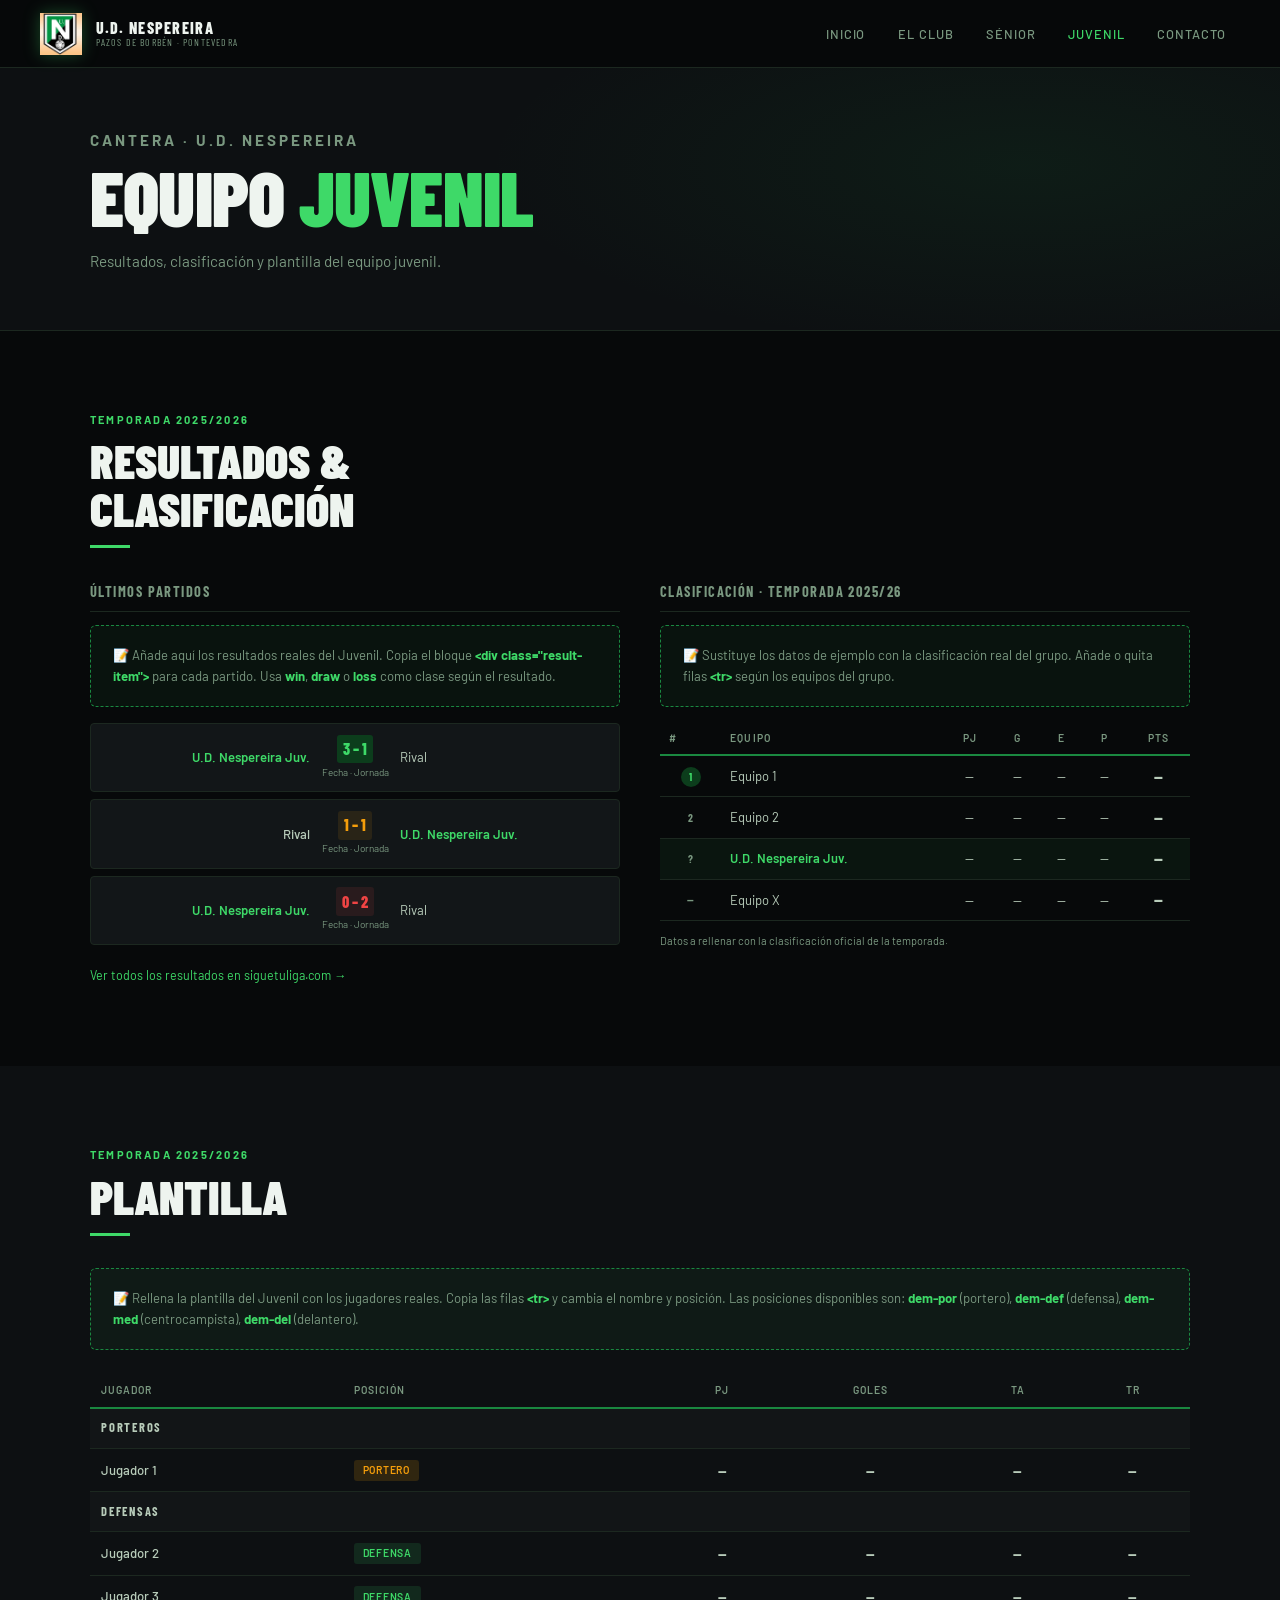
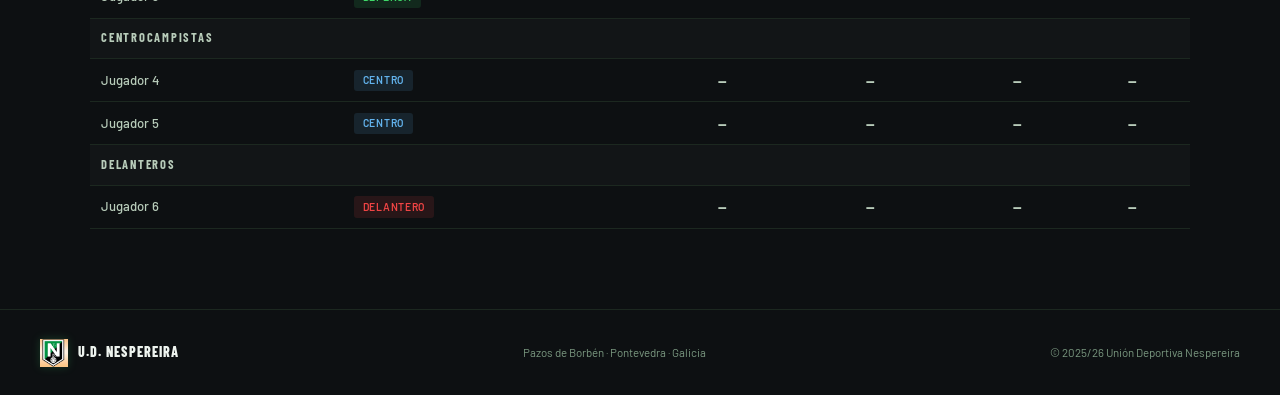
==== juvenil.html @ 55e1c542 "Add files via upload" ====
<!DOCTYPE html>
<html lang="es">
<head>
<meta charset="UTF-8">
<meta name="viewport" content="width=device-width, initial-scale=1.0">
<title>Juvenil – U.D. Nespereira</title>
<link rel="preconnect" href="https://fonts.googleapis.com">
<link href="https://fonts.googleapis.com/css2?family=Barlow+Condensed:wght@400;600;700;800;900&family=Barlow:wght@300;400;500&display=swap" rel="stylesheet">
<link rel="stylesheet" href="css/style.css">
<style>
  .two-col { display: grid; grid-template-columns: 1fr 1fr; gap: 2.5rem; align-items: start; }
  .block-title {
    font-family: 'Barlow Condensed', sans-serif; font-weight: 700; font-size: .9rem;
    text-transform: uppercase; color: var(--muted); letter-spacing: .1em;
    margin-bottom: .8rem; padding-bottom: .5rem; border-bottom: 1px solid var(--border);
  }
  .edit-notice {
    background: rgba(62,217,104,.05); border: 1px dashed var(--green-mid);
    border-radius: 6px; padding: 1.2rem 1.4rem; margin-bottom: 1rem;
    font-size: .82rem; color: var(--muted); line-height: 1.6;
  }
  .edit-notice strong { color: var(--green); }
  /* Plantilla editable */
  .plantilla-edit-row { display: grid; grid-template-columns: 1fr auto 1fr; gap: 1rem; padding: .6rem .8rem; border-bottom: 1px solid var(--border); align-items: center; font-size: .85rem; }
  .plantilla-edit-row:first-child { background: rgba(255,255,255,.02); font-weight: 600; font-size: .7rem; text-transform: uppercase; letter-spacing: .1em; color: var(--muted); }
  @media(max-width:900px){ .two-col{grid-template-columns:1fr} }
</style>
</head>
<body>
<div id="nav-root"></div>

<main>
  <div class="page-header">
    <div class="page-header-inner">
      <p class="section-tag">Cantera · U.D. Nespereira</p>
      <h1>Equipo <span>Juvenil</span></h1>
      <p>Resultados, clasificación y plantilla del equipo juvenil.</p>
    </div>
  </div>

  <!-- RESULTADOS + CLASIFICACIÓN -->
  <section>
    <div class="section-inner">
      <p class="section-tag">Temporada 2025/2026</p>
      <h2 class="section-title">Resultados &<br>Clasificación</h2>
      <div class="section-divider"></div>

      <div class="two-col">
        <!-- RESULTADOS -->
        <div>
          <div class="block-title">Últimos Partidos</div>
          <div class="edit-notice">
            📝 Añade aquí los resultados reales del Juvenil. Copia el bloque <strong>&lt;div class="result-item"&gt;</strong> para cada partido. Usa <strong>win</strong>, <strong>draw</strong> o <strong>loss</strong> como clase según el resultado.
          </div>

          <!-- EJEMPLO — duplica este bloque para añadir partidos -->
          <div class="result-item win">
            <div class="result-home nes">U.D. Nespereira Juv.</div>
            <div class="result-score-wrap"><div class="result-score">3 – 1</div><div class="result-date">Fecha · Jornada</div></div>
            <div class="result-away">Rival</div>
          </div>
          <div class="result-item draw">
            <div class="result-home">Rival</div>
            <div class="result-score-wrap"><div class="result-score">1 – 1</div><div class="result-date">Fecha · Jornada</div></div>
            <div class="result-away nes">U.D. Nespereira Juv.</div>
          </div>
          <div class="result-item loss">
            <div class="result-home nes">U.D. Nespereira Juv.</div>
            <div class="result-score-wrap"><div class="result-score">0 – 2</div><div class="result-date">Fecha · Jornada</div></div>
            <div class="result-away">Rival</div>
          </div>
          <!-- FIN EJEMPLO -->

          <div style="margin-top:1rem">
            <a href="https://www.siguetuliga.com/equipo/cd-nespereira" target="_blank" style="font-size:.78rem;color:var(--green);text-decoration:none">Ver todos los resultados en siguetuliga.com →</a>
          </div>
        </div>

        <!-- CLASIFICACIÓN -->
        <div>
          <div class="block-title">Clasificación · Temporada 2025/26</div>
          <div class="edit-notice">
            📝 Sustituye los datos de ejemplo con la clasificación real del grupo. Añade o quita filas <strong>&lt;tr&gt;</strong> según los equipos del grupo.
          </div>
          <table class="tabla-clas">
            <thead>
              <tr><th>#</th><th>Equipo</th><th>PJ</th><th>G</th><th>E</th><th>P</th><th>Pts</th></tr>
            </thead>
            <tbody>
              <tr><td><span class="pos g">1</span></td><td class="tname">Equipo 1</td><td>—</td><td>—</td><td>—</td><td>—</td><td class="pts">—</td></tr>
              <tr><td><span class="pos n">2</span></td><td class="tname">Equipo 2</td><td>—</td><td>—</td><td>—</td><td>—</td><td class="pts">—</td></tr>
              <tr class="highlight"><td><span class="pos n">?</span></td><td class="tname">U.D. Nespereira Juv.</td><td>—</td><td>—</td><td>—</td><td>—</td><td class="pts">—</td></tr>
              <tr><td><span class="pos n">—</span></td><td class="tname">Equipo X</td><td>—</td><td>—</td><td>—</td><td>—</td><td class="pts">—</td></tr>
            </tbody>
          </table>
          <p style="font-size:.68rem;color:var(--muted);margin-top:.7rem">Datos a rellenar con la clasificación oficial de la temporada.</p>
        </div>
      </div>
    </div>
  </section>

  <!-- PLANTILLA -->
  <section class="bg-surface">
    <div class="section-inner">
      <p class="section-tag">Temporada 2025/2026</p>
      <h2 class="section-title">Plantilla</h2>
      <div class="section-divider"></div>

      <div class="edit-notice" style="margin-bottom:1.5rem">
        📝 Rellena la plantilla del Juvenil con los jugadores reales. Copia las filas <strong>&lt;tr&gt;</strong> y cambia el nombre y posición. Las posiciones disponibles son: <strong>dem-por</strong> (portero), <strong>dem-def</strong> (defensa), <strong>dem-med</strong> (centrocampista), <strong>dem-del</strong> (delantero).
      </div>

      <div style="overflow-x:auto">
        <table class="plantilla-table">
          <thead>
            <tr>
              <th>Jugador</th>
              <th>Posición</th>
              <th class="center">PJ</th>
              <th class="center">Goles</th>
              <th class="center">TA</th>
              <th class="center">TR</th>
            </tr>
          </thead>
          <tbody>
            <tr><td colspan="6" class="position-group-title">Porteros</td></tr>
            <tr><td class="player-name">Jugador 1</td><td><span class="demarcacion-badge dem-por">Portero</span></td><td class="center stat-num">—</td><td class="center stat-num gol-count">—</td><td class="center stat-num ta-count">—</td><td class="center stat-num tr-count">—</td></tr>

            <tr><td colspan="6" class="position-group-title">Defensas</td></tr>
            <tr><td class="player-name">Jugador 2</td><td><span class="demarcacion-badge dem-def">Defensa</span></td><td class="center stat-num">—</td><td class="center stat-num gol-count">—</td><td class="center stat-num ta-count">—</td><td class="center stat-num tr-count">—</td></tr>
            <tr><td class="player-name">Jugador 3</td><td><span class="demarcacion-badge dem-def">Defensa</span></td><td class="center stat-num">—</td><td class="center stat-num gol-count">—</td><td class="center stat-num ta-count">—</td><td class="center stat-num tr-count">—</td></tr>

            <tr><td colspan="6" class="position-group-title">Centrocampistas</td></tr>
            <tr><td class="player-name">Jugador 4</td><td><span class="demarcacion-badge dem-med">Centro</span></td><td class="center stat-num">—</td><td class="center stat-num gol-count">—</td><td class="center stat-num ta-count">—</td><td class="center stat-num tr-count">—</td></tr>
            <tr><td class="player-name">Jugador 5</td><td><span class="demarcacion-badge dem-med">Centro</span></td><td class="center stat-num">—</td><td class="center stat-num gol-count">—</td><td class="center stat-num ta-count">—</td><td class="center stat-num tr-count">—</td></tr>

            <tr><td colspan="6" class="position-group-title">Delanteros</td></tr>
            <tr><td class="player-name">Jugador 6</td><td><span class="demarcacion-badge dem-del">Delantero</span></td><td class="center stat-num">—</td><td class="center stat-num gol-count">—</td><td class="center stat-num ta-count">—</td><td class="center stat-num tr-count">—</td></tr>
          </tbody>
        </table>
      </div>
    </div>
  </section>
</main>

<footer>
  <a href="index.html" class="footer-logo"><img src="assets/logo.jpg" alt=""><span>U.D. Nespereira</span></a>
  <p>Pazos de Borbén · Pontevedra · Galicia</p>
  <p>© 2025/26 Unión Deportiva Nespereira</p>
</footer>

<script src="js/nav.js"></script>
</body>
</html>
---- css/style.css ----
:root {
  --bg:        #07090a;
  --surface:   #0d1012;
  --card:      #121618;
  --border:    #1c2820;
  --green:     #3ed968;
  --green-mid: #1a8840;
  --green-dim: #0c3d1c;
  --white:     #eef4ef;
  --muted:     #7a9880;
  --text:      #b8ccba;
  --red:       #ef4444;
  --amber:     #f59e0b;
}

*, *::before, *::after { box-sizing: border-box; margin: 0; padding: 0; }
html { scroll-behavior: smooth; }
body {
  background: var(--bg);
  color: var(--text);
  font-family: 'Barlow', sans-serif;
  font-weight: 400;
  line-height: 1.6;
  overflow-x: hidden;
  min-height: 100vh;
  display: flex;
  flex-direction: column;
}
main { flex: 1; }
a { color: inherit; }

/* ── NAV ── */
nav {
  position: fixed; top: 0; left: 0; right: 0; z-index: 100;
  display: flex; align-items: center; justify-content: space-between;
  padding: 0 2.5rem; height: 68px;
  background: rgba(7,9,10,.96);
  backdrop-filter: blur(14px);
  border-bottom: 1px solid var(--border);
}
.nav-logo { display: flex; align-items: center; gap: .85rem; text-decoration: none; }
.nav-logo img { width: 42px; height: 42px; object-fit: contain; filter: drop-shadow(0 0 8px rgba(62,217,104,.3)); }
.nav-name { font-family: 'Barlow Condensed', sans-serif; font-weight: 800; font-size: 1rem; color: var(--white); letter-spacing: .08em; text-transform: uppercase; line-height: 1.2; }
.nav-name span { display: block; font-size: .62rem; color: var(--muted); letter-spacing: .12em; font-weight: 400; }
.nav-links { display: flex; gap: .25rem; list-style: none; }
.nav-links a {
  color: var(--muted); text-decoration: none; font-size: .8rem; font-weight: 500;
  letter-spacing: .07em; text-transform: uppercase; padding: .4rem .9rem; border-radius: 4px;
  transition: color .2s, background .2s;
}
.nav-links a:hover { color: var(--white); background: rgba(255,255,255,.04); }
.nav-links a.active { color: var(--green); }
.nav-burger { display: none; flex-direction: column; gap: 5px; cursor: pointer; padding: .5rem; }
.nav-burger span { display: block; width: 22px; height: 2px; background: var(--muted); transition: all .3s; }
.mobile-menu {
  display: none; position: fixed; top: 68px; left: 0; right: 0; z-index: 99;
  background: rgba(7,9,10,.98); backdrop-filter: blur(14px);
  border-bottom: 1px solid var(--border); padding: 1rem 1.5rem 1.5rem;
  flex-direction: column; gap: .25rem;
}
.mobile-menu.open { display: flex; }
.mobile-menu a {
  color: var(--muted); text-decoration: none; font-size: .9rem; font-weight: 500;
  letter-spacing: .07em; text-transform: uppercase; padding: .7rem .5rem;
  border-bottom: 1px solid var(--border); transition: color .2s;
}
.mobile-menu a:hover, .mobile-menu a.active { color: var(--green); }
.mobile-menu a:last-child { border-bottom: none; }

/* ── PAGE HEADER (for interior pages) ── */
.page-header {
  padding: 7rem 2.5rem 3.5rem;
  background: var(--surface);
  border-bottom: 1px solid var(--border);
  position: relative; overflow: hidden;
}
.page-header::before {
  content: ''; position: absolute; inset: 0;
  background: radial-gradient(ellipse 60% 80% at 80% 50%, rgba(26,136,64,.1) 0%, transparent 70%);
}
.page-header-inner { max-width: 1100px; margin: 0 auto; position: relative; }
.page-header .section-tag { margin-bottom: .5rem; }
.page-header h1 {
  font-family: 'Barlow Condensed', sans-serif; font-weight: 900;
  font-size: clamp(2.5rem, 6vw, 5rem); text-transform: uppercase;
  color: var(--white); line-height: .95; letter-spacing: -.01em;
}
.page-header h1 span { color: var(--green); }
.page-header p { margin-top: 1rem; color: var(--muted); max-width: 500px; font-size: .95rem; }

/* ── SECTION COMMONS ── */
section { padding: 5rem 2.5rem; }
.section-inner { max-width: 1100px; margin: 0 auto; }
.section-tag { font-size: .69rem; font-weight: 700; letter-spacing: .2em; text-transform: uppercase; color: var(--green); margin-bottom: .5rem; }
.section-title { font-family: 'Barlow Condensed', sans-serif; font-weight: 900; font-size: clamp(1.8rem, 4vw, 3rem); text-transform: uppercase; color: var(--white); line-height: 1; margin-bottom: .8rem; }
.section-divider { width: 40px; height: 3px; background: var(--green); margin-bottom: 2rem; }

/* ── CARDS ── */
.info-card {
  background: var(--card); border: 1px solid var(--border); border-radius: 6px;
  padding: 1.4rem; position: relative; overflow: hidden; transition: border-color .2s;
}
.info-card::after {
  content: ''; position: absolute; bottom: 0; left: 0; right: 0; height: 2px;
  background: var(--green); transform: scaleX(0); transform-origin: left; transition: transform .3s;
}
.info-card:hover::after { transform: scaleX(1); }
.info-card:hover { border-color: var(--green-mid); }
.info-card-icon { font-size: 1.3rem; margin-bottom: .45rem; }
.info-card-label { font-size: .67rem; text-transform: uppercase; letter-spacing: .12em; color: var(--muted); margin-bottom: .2rem; }
.info-card-value { font-family: 'Barlow Condensed', sans-serif; font-weight: 700; font-size: 1rem; color: var(--white); }

/* ── BUTTONS ── */
.btn-primary {
  background: var(--green); color: #071209; padding: .75rem 1.8rem;
  font-family: 'Barlow Condensed', sans-serif; font-size: .95rem; font-weight: 700;
  letter-spacing: .1em; text-transform: uppercase; border: none; border-radius: 3px;
  cursor: pointer; text-decoration: none; display: inline-block; transition: transform .15s, background .2s;
}
.btn-primary:hover { background: #6af09a; transform: translateY(-2px); }
.btn-outline {
  background: transparent; color: var(--white); padding: .75rem 1.8rem;
  font-family: 'Barlow Condensed', sans-serif; font-size: .95rem; font-weight: 700;
  letter-spacing: .1em; text-transform: uppercase; border: 1px solid var(--border);
  border-radius: 3px; cursor: pointer; text-decoration: none; display: inline-block; transition: border-color .2s, color .2s;
}
.btn-outline:hover { border-color: var(--green); color: var(--green); }

/* ── RESULTS ── */
.result-item {
  display: grid; grid-template-columns: 1fr 70px 1fr;
  align-items: center; gap: .6rem;
  padding: .65rem .9rem; border-radius: 4px;
  border: 1px solid var(--border); margin-bottom: .45rem;
  background: var(--card); transition: border-color .2s;
}
.result-item:hover { border-color: var(--green-mid); }
.result-home { text-align: right; font-size: .82rem; color: var(--text); font-weight: 500; }
.result-away { text-align: left; font-size: .82rem; color: var(--text); }
.result-home.nes, .result-away.nes { color: var(--green); font-weight: 600; }
.result-score-wrap { text-align: center; }
.result-score {
  font-family: 'Barlow Condensed', sans-serif; font-weight: 800; font-size: 1rem;
  color: var(--green); background: var(--green-dim); border-radius: 3px; padding: .1rem .4rem; display: inline-block;
}
.result-date { font-size: .62rem; color: var(--muted); margin-top: .1rem; }
.result-item.win .result-score { color: var(--green); }
.result-item.draw .result-score { color: var(--amber); background: rgba(245,158,11,.1); }
.result-item.loss .result-score { color: var(--red); background: rgba(239,68,68,.1); }

/* ── TABLA CLASIFICACIÓN ── */
.tabla-clas { width: 100%; border-collapse: collapse; font-size: .81rem; }
.tabla-clas thead tr { border-bottom: 2px solid var(--green-mid); }
.tabla-clas th {
  padding: .45rem .55rem; text-align: center;
  font-size: .65rem; letter-spacing: .1em; text-transform: uppercase;
  color: var(--muted); font-weight: 600;
}
.tabla-clas th:first-child, .tabla-clas th:nth-child(2) { text-align: left; }
.tabla-clas td { padding: .52rem .55rem; text-align: center; color: var(--text); border-bottom: 1px solid var(--border); }
.tabla-clas td:nth-child(2) { text-align: left; }
.tabla-clas tr:hover td { background: rgba(255,255,255,.02); }
.tabla-clas tr.highlight td { background: rgba(62,217,104,.06); }
.tabla-clas tr.highlight .tname { color: var(--green); font-weight: 600; }
.tabla-clas tr.ascenso-row .tname { color: var(--green); }
.pos { display: inline-flex; align-items: center; justify-content: center; width: 20px; height: 20px; border-radius: 50%; font-size: .7rem; font-weight: 700; font-family: 'Barlow Condensed', sans-serif; }
.pos.g { background: var(--green-dim); color: var(--green); }
.pos.n { color: var(--muted); }
.pts { font-family: 'Barlow Condensed', sans-serif; font-weight: 800; font-size: .92rem; color: var(--white); }
.asc { color: var(--green) !important; }
.desc { color: var(--red) !important; }

/* ── PLANTILLA TABLE ── */
.plantilla-table { width: 100%; border-collapse: collapse; font-size: .82rem; }
.plantilla-table thead tr { border-bottom: 2px solid var(--green-mid); }
.plantilla-table th {
  padding: .5rem .7rem; font-size: .65rem; letter-spacing: .1em; text-transform: uppercase;
  color: var(--muted); font-weight: 600; text-align: left;
}
.plantilla-table th.center { text-align: center; }
.plantilla-table td { padding: .6rem .7rem; border-bottom: 1px solid var(--border); color: var(--text); vertical-align: middle; }
.plantilla-table td.center { text-align: center; }
.plantilla-table tr:hover td { background: rgba(255,255,255,.02); }
.player-name { color: var(--white); font-weight: 500; }
.demarcacion-badge {
  display: inline-block; padding: .15rem .55rem; border-radius: 3px;
  font-size: .65rem; font-weight: 600; letter-spacing: .07em; text-transform: uppercase;
}
.dem-por { background: rgba(245,158,11,.15); color: var(--amber); }
.dem-def { background: rgba(62,217,104,.12); color: var(--green); }
.dem-med { background: rgba(99,179,237,.12); color: #63b3ed; }
.dem-del { background: rgba(239,68,68,.12); color: var(--red); }
.stat-num { font-family: 'Barlow Condensed', sans-serif; font-weight: 700; font-size: .9rem; }
.gol-count { color: var(--green); }
.ta-count { color: var(--amber); }
.tr-count { color: var(--red); }

/* ── POSITION GROUPS ── */
.position-group-title {
  font-family: 'Barlow Condensed', sans-serif; font-weight: 700;
  font-size: .78rem; text-transform: uppercase; letter-spacing: .14em;
  color: var(--muted); padding: .7rem .7rem .3rem;
  background: rgba(255,255,255,.02);
}

/* ── FOOTER ── */
footer {
  background: var(--surface); border-top: 1px solid var(--border);
  padding: 1.8rem 2.5rem;
  display: flex; justify-content: space-between; align-items: center;
  gap: 1rem; flex-wrap: wrap;
}
.footer-logo { display: flex; align-items: center; gap: .6rem; text-decoration: none; }
.footer-logo img { width: 28px; filter: drop-shadow(0 0 4px rgba(62,217,104,.2)); }
.footer-logo span { font-family: 'Barlow Condensed', sans-serif; font-weight: 800; font-size: .88rem; color: var(--white); letter-spacing: .08em; text-transform: uppercase; }
footer p { font-size: .72rem; color: var(--muted); }

/* ── SURFACE ALT ── */
.bg-surface { background: var(--surface); }

/* ── LEGEND ── */
.legend { display: flex; gap: 1.2rem; margin-top: .8rem; flex-wrap: wrap; }
.legend-item { display: flex; align-items: center; gap: .35rem; font-size: .67rem; color: var(--muted); }
.legend-dot { width: 8px; height: 8px; border-radius: 50%; }

/* ── GRID HELPERS ── */
.grid-2 { display: grid; grid-template-columns: 1fr 1fr; gap: 2rem; }
.grid-3 { display: grid; grid-template-columns: repeat(3, 1fr); gap: 1rem; }
.grid-cards { display: grid; grid-template-columns: repeat(auto-fit, minmax(200px, 1fr)); gap: 1rem; }
.gap-sm { gap: 1rem; }

/* ── SOCIAL LINK ── */
.social-link {
  display: flex; align-items: center; gap: 1rem; padding: .9rem 1.1rem;
  border-radius: 6px; border: 1px solid var(--border); text-decoration: none;
  color: var(--text); transition: all .2s; margin-bottom: .6rem;
}
.social-link:hover { border-color: var(--green); color: var(--white); background: rgba(62,217,104,.04); }
.social-icon { width: 40px; height: 40px; border-radius: 8px; display: flex; align-items: center; justify-content: center; font-size: 1.2rem; flex-shrink: 0; }
.si-ig { background: linear-gradient(135deg,#833ab4,#fd1d1d,#fcb045); }
.si-lp { background: #0c3d1c; border: 1px solid var(--green-mid); }
.si-gh { background: #1f2937; }
.social-name { font-weight: 600; font-size: .92rem; color: var(--white); }
.social-handle { font-size: .73rem; color: var(--muted); }

/* ── MAP PLACEHOLDER ── */
.map-placeholder {
  background: var(--card); border: 1px solid var(--border); border-radius: 8px;
  height: 260px; display: flex; flex-direction: column; align-items: center; justify-content: center;
  gap: .75rem; color: var(--muted); font-size: .9rem; text-decoration: none;
  transition: border-color .2s;
}
.map-placeholder:hover { border-color: var(--green-mid); }
.map-placeholder .map-icon { font-size: 2.5rem; }
.map-placeholder strong { color: var(--white); font-size: 1rem; }

/* ── RESPONSIVE ── */
@media (max-width: 900px) {
  nav { padding: 0 1.2rem; }
  .nav-links { display: none; }
  .nav-burger { display: flex; }
  section { padding: 3.5rem 1.2rem; }
  .page-header { padding: 6rem 1.2rem 2.5rem; }
  .grid-2, .grid-3 { grid-template-columns: 1fr; }
  footer { flex-direction: column; text-align: center; }
}
@media (max-width: 600px) {
  .result-item { grid-template-columns: 1fr 60px 1fr; gap: .4rem; }
  .result-home, .result-away { font-size: .75rem; }
  .tabla-clas th:nth-child(n+5), .tabla-clas td:nth-child(n+5) { display: none; }
}
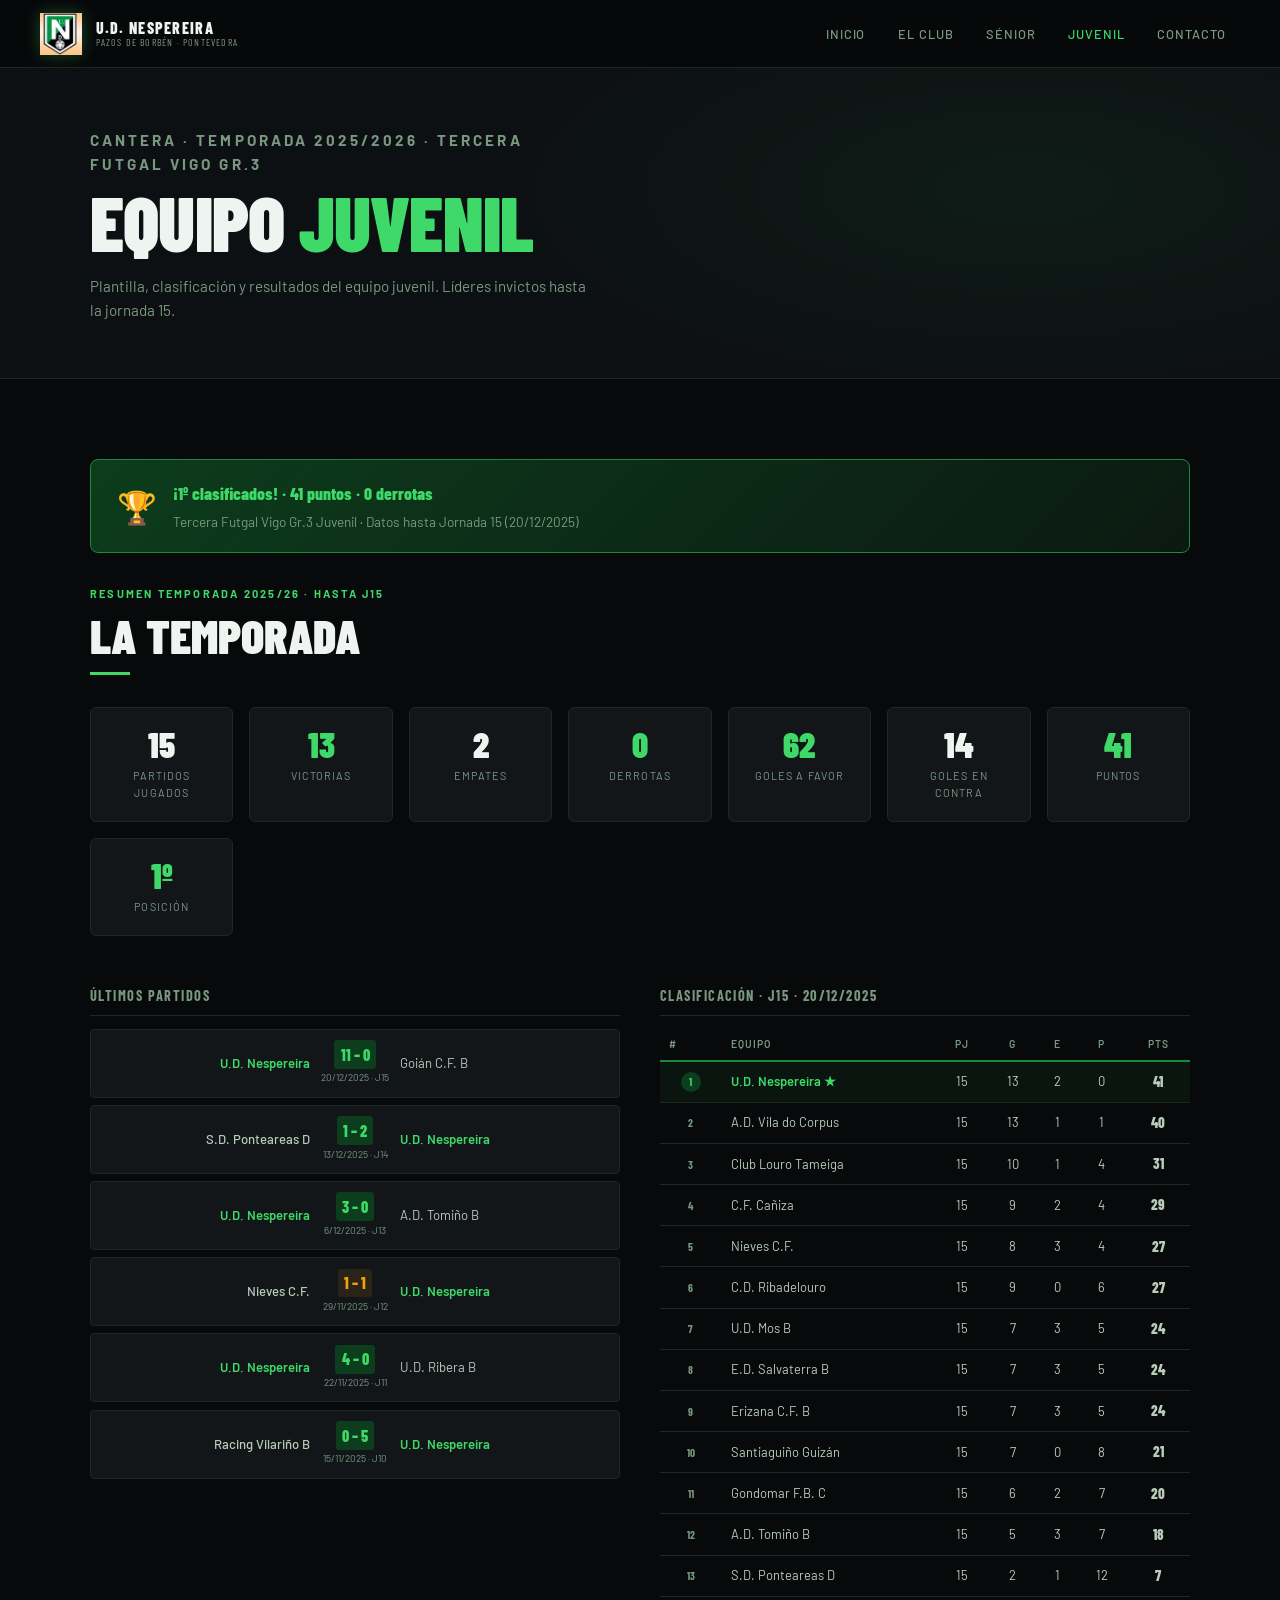
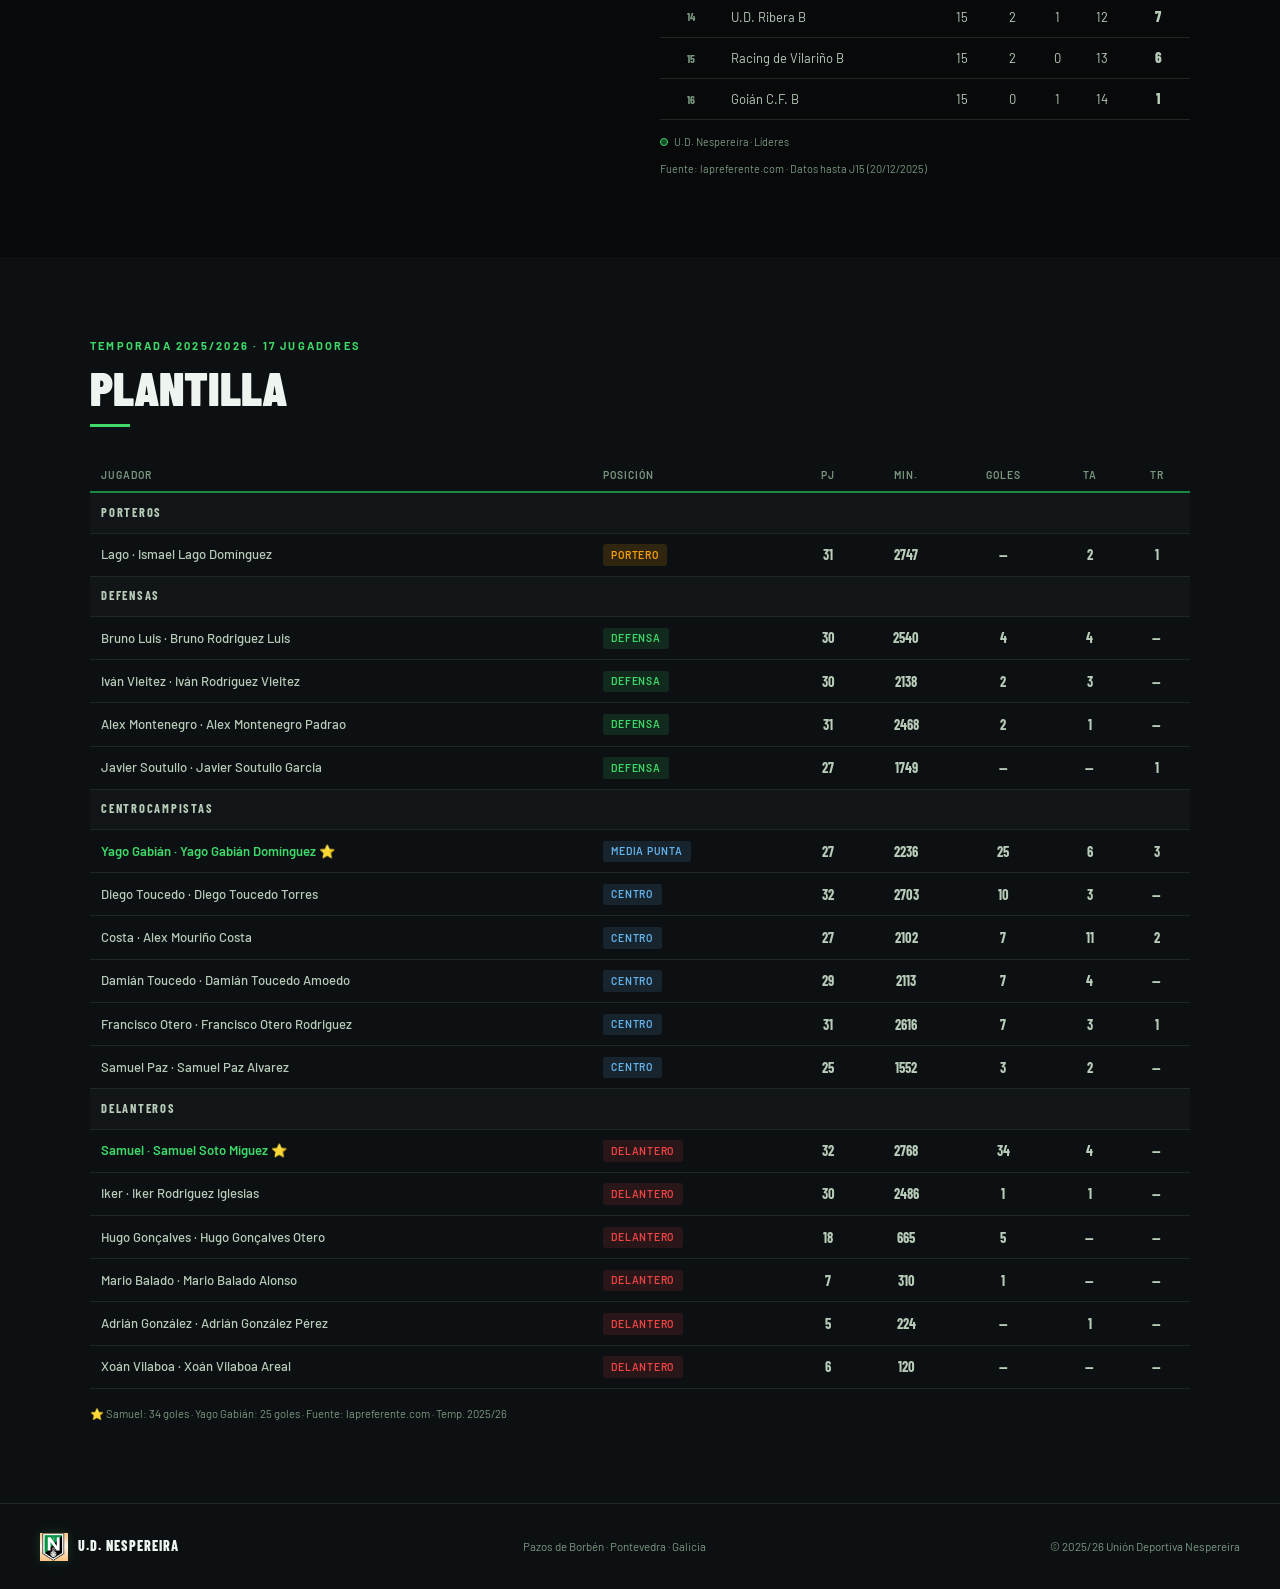
==== commit cded1f34: "Add files via upload" ====
--- a/juvenil.html
+++ b/juvenil.html
@@ -8,21 +8,24 @@
 <link href="https://fonts.googleapis.com/css2?family=Barlow+Condensed:wght@400;600;700;800;900&family=Barlow:wght@300;400;500&display=swap" rel="stylesheet">
 <link rel="stylesheet" href="css/style.css">
 <style>
+  .season-summary { display: grid; grid-template-columns: repeat(auto-fit, minmax(130px,1fr)); gap: 1rem; margin-bottom: 3rem; }
+  .summary-card { background: var(--card); border: 1px solid var(--border); border-radius: 6px; padding: 1.2rem; text-align: center; }
+  .summary-num { font-family: 'Barlow Condensed', sans-serif; font-weight: 900; font-size: 2.2rem; line-height: 1; }
+  .summary-num.green { color: var(--green); }
+  .summary-num.red { color: var(--red); }
+  .summary-num.white { color: var(--white); }
+  .summary-label { font-size: .68rem; color: var(--muted); text-transform: uppercase; letter-spacing: .1em; margin-top: .3rem; }
+  .lider-banner {
+    background: linear-gradient(135deg, var(--green-dim), rgba(62,217,104,.08));
+    border: 1px solid var(--green-mid); border-radius: 8px;
+    padding: 1.2rem 1.6rem; margin-bottom: 2rem;
+    display: flex; align-items: center; gap: 1rem;
+  }
+  .lider-icon { font-size: 2rem; }
+  .lider-text strong { color: var(--green); font-family: 'Barlow Condensed', sans-serif; font-weight: 800; font-size: 1.1rem; display: block; }
+  .lider-text span { font-size: .85rem; color: var(--muted); }
   .two-col { display: grid; grid-template-columns: 1fr 1fr; gap: 2.5rem; align-items: start; }
-  .block-title {
-    font-family: 'Barlow Condensed', sans-serif; font-weight: 700; font-size: .9rem;
-    text-transform: uppercase; color: var(--muted); letter-spacing: .1em;
-    margin-bottom: .8rem; padding-bottom: .5rem; border-bottom: 1px solid var(--border);
-  }
-  .edit-notice {
-    background: rgba(62,217,104,.05); border: 1px dashed var(--green-mid);
-    border-radius: 6px; padding: 1.2rem 1.4rem; margin-bottom: 1rem;
-    font-size: .82rem; color: var(--muted); line-height: 1.6;
-  }
-  .edit-notice strong { color: var(--green); }
-  /* Plantilla editable */
-  .plantilla-edit-row { display: grid; grid-template-columns: 1fr auto 1fr; gap: 1rem; padding: .6rem .8rem; border-bottom: 1px solid var(--border); align-items: center; font-size: .85rem; }
-  .plantilla-edit-row:first-child { background: rgba(255,255,255,.02); font-weight: 600; font-size: .7rem; text-transform: uppercase; letter-spacing: .1em; color: var(--muted); }
+  .block-title { font-family: 'Barlow Condensed', sans-serif; font-weight: 700; font-size: .9rem; text-transform: uppercase; color: var(--muted); letter-spacing: .1em; margin-bottom: .8rem; padding-bottom: .5rem; border-bottom: 1px solid var(--border); }
   @media(max-width:900px){ .two-col{grid-template-columns:1fr} }
 </style>
 </head>
@@ -32,68 +35,103 @@
 <main>
   <div class="page-header">
     <div class="page-header-inner">
-      <p class="section-tag">Cantera · U.D. Nespereira</p>
+      <p class="section-tag">Cantera · Temporada 2025/2026 · Tercera Futgal Vigo Gr.3</p>
       <h1>Equipo <span>Juvenil</span></h1>
-      <p>Resultados, clasificación y plantilla del equipo juvenil.</p>
+      <p>Plantilla, clasificación y resultados del equipo juvenil. Líderes invictos hasta la jornada 15.</p>
     </div>
   </div>
 
-  <!-- RESULTADOS + CLASIFICACIÓN -->
+  <!-- RESUMEN -->
   <section>
     <div class="section-inner">
-      <p class="section-tag">Temporada 2025/2026</p>
-      <h2 class="section-title">Resultados &<br>Clasificación</h2>
+      <div class="lider-banner">
+        <div class="lider-icon">🏆</div>
+        <div class="lider-text">
+          <strong>¡1º clasificados! · 41 puntos · 0 derrotas</strong>
+          <span>Tercera Futgal Vigo Gr.3 Juvenil · Datos hasta Jornada 15 (20/12/2025)</span>
+        </div>
+      </div>
+
+      <p class="section-tag">Resumen temporada 2025/26 · hasta J15</p>
+      <h2 class="section-title">La Temporada</h2>
       <div class="section-divider"></div>
+      <div class="season-summary">
+        <div class="summary-card"><div class="summary-num white">15</div><div class="summary-label">Partidos jugados</div></div>
+        <div class="summary-card"><div class="summary-num green">13</div><div class="summary-label">Victorias</div></div>
+        <div class="summary-card"><div class="summary-num white">2</div><div class="summary-label">Empates</div></div>
+        <div class="summary-card"><div class="summary-num green">0</div><div class="summary-label">Derrotas</div></div>
+        <div class="summary-card"><div class="summary-num green">62</div><div class="summary-label">Goles a favor</div></div>
+        <div class="summary-card"><div class="summary-num white">14</div><div class="summary-label">Goles en contra</div></div>
+        <div class="summary-card"><div class="summary-num green">41</div><div class="summary-label">Puntos</div></div>
+        <div class="summary-card"><div class="summary-num green">1º</div><div class="summary-label">Posición</div></div>
+      </div>
 
       <div class="two-col">
         <!-- RESULTADOS -->
         <div>
           <div class="block-title">Últimos Partidos</div>
-          <div class="edit-notice">
-            📝 Añade aquí los resultados reales del Juvenil. Copia el bloque <strong>&lt;div class="result-item"&gt;</strong> para cada partido. Usa <strong>win</strong>, <strong>draw</strong> o <strong>loss</strong> como clase según el resultado.
-          </div>
-
-          <!-- EJEMPLO — duplica este bloque para añadir partidos -->
-          <div class="result-item win">
-            <div class="result-home nes">U.D. Nespereira Juv.</div>
-            <div class="result-score-wrap"><div class="result-score">3 – 1</div><div class="result-date">Fecha · Jornada</div></div>
-            <div class="result-away">Rival</div>
+          <div class="result-item win">
+            <div class="result-home nes">U.D. Nespereira</div>
+            <div class="result-score-wrap"><div class="result-score">11 – 0</div><div class="result-date">20/12/2025 · J15</div></div>
+            <div class="result-away">Goián C.F. B</div>
+          </div>
+          <div class="result-item win">
+            <div class="result-home">S.D. Ponteareas D</div>
+            <div class="result-score-wrap"><div class="result-score">1 – 2</div><div class="result-date">13/12/2025 · J14</div></div>
+            <div class="result-away nes">U.D. Nespereira</div>
+          </div>
+          <div class="result-item win">
+            <div class="result-home nes">U.D. Nespereira</div>
+            <div class="result-score-wrap"><div class="result-score">3 – 0</div><div class="result-date">6/12/2025 · J13</div></div>
+            <div class="result-away">A.D. Tomiño B</div>
           </div>
           <div class="result-item draw">
-            <div class="result-home">Rival</div>
-            <div class="result-score-wrap"><div class="result-score">1 – 1</div><div class="result-date">Fecha · Jornada</div></div>
-            <div class="result-away nes">U.D. Nespereira Juv.</div>
-          </div>
-          <div class="result-item loss">
-            <div class="result-home nes">U.D. Nespereira Juv.</div>
-            <div class="result-score-wrap"><div class="result-score">0 – 2</div><div class="result-date">Fecha · Jornada</div></div>
-            <div class="result-away">Rival</div>
-          </div>
-          <!-- FIN EJEMPLO -->
-
-          <div style="margin-top:1rem">
-            <a href="https://www.siguetuliga.com/equipo/cd-nespereira" target="_blank" style="font-size:.78rem;color:var(--green);text-decoration:none">Ver todos los resultados en siguetuliga.com →</a>
+            <div class="result-home">Nieves C.F.</div>
+            <div class="result-score-wrap"><div class="result-score">1 – 1</div><div class="result-date">29/11/2025 · J12</div></div>
+            <div class="result-away nes">U.D. Nespereira</div>
+          </div>
+          <div class="result-item win">
+            <div class="result-home nes">U.D. Nespereira</div>
+            <div class="result-score-wrap"><div class="result-score">4 – 0</div><div class="result-date">22/11/2025 · J11</div></div>
+            <div class="result-away">U.D. Ribera B</div>
+          </div>
+          <div class="result-item win">
+            <div class="result-home">Racing Vilariño B</div>
+            <div class="result-score-wrap"><div class="result-score">0 – 5</div><div class="result-date">15/11/2025 · J10</div></div>
+            <div class="result-away nes">U.D. Nespereira</div>
           </div>
         </div>
 
         <!-- CLASIFICACIÓN -->
         <div>
-          <div class="block-title">Clasificación · Temporada 2025/26</div>
-          <div class="edit-notice">
-            📝 Sustituye los datos de ejemplo con la clasificación real del grupo. Añade o quita filas <strong>&lt;tr&gt;</strong> según los equipos del grupo.
-          </div>
+          <div class="block-title">Clasificación · J15 · 20/12/2025</div>
           <table class="tabla-clas">
             <thead>
               <tr><th>#</th><th>Equipo</th><th>PJ</th><th>G</th><th>E</th><th>P</th><th>Pts</th></tr>
             </thead>
             <tbody>
-              <tr><td><span class="pos g">1</span></td><td class="tname">Equipo 1</td><td>—</td><td>—</td><td>—</td><td>—</td><td class="pts">—</td></tr>
-              <tr><td><span class="pos n">2</span></td><td class="tname">Equipo 2</td><td>—</td><td>—</td><td>—</td><td>—</td><td class="pts">—</td></tr>
-              <tr class="highlight"><td><span class="pos n">?</span></td><td class="tname">U.D. Nespereira Juv.</td><td>—</td><td>—</td><td>—</td><td>—</td><td class="pts">—</td></tr>
-              <tr><td><span class="pos n">—</span></td><td class="tname">Equipo X</td><td>—</td><td>—</td><td>—</td><td>—</td><td class="pts">—</td></tr>
+              <tr class="highlight"><td><span class="pos g">1</span></td><td class="tname asc">U.D. Nespereira ★</td><td>15</td><td>13</td><td>2</td><td>0</td><td class="pts">41</td></tr>
+              <tr><td><span class="pos n">2</span></td><td class="tname">A.D. Vila do Corpus</td><td>15</td><td>13</td><td>1</td><td>1</td><td class="pts">40</td></tr>
+              <tr><td><span class="pos n">3</span></td><td class="tname">Club Louro Tameiga</td><td>15</td><td>10</td><td>1</td><td>4</td><td class="pts">31</td></tr>
+              <tr><td><span class="pos n">4</span></td><td class="tname">C.F. Cañiza</td><td>15</td><td>9</td><td>2</td><td>4</td><td class="pts">29</td></tr>
+              <tr><td><span class="pos n">5</span></td><td class="tname">Nieves C.F.</td><td>15</td><td>8</td><td>3</td><td>4</td><td class="pts">27</td></tr>
+              <tr><td><span class="pos n">6</span></td><td class="tname">C.D. Ribadelouro</td><td>15</td><td>9</td><td>0</td><td>6</td><td class="pts">27</td></tr>
+              <tr><td><span class="pos n">7</span></td><td class="tname">U.D. Mos B</td><td>15</td><td>7</td><td>3</td><td>5</td><td class="pts">24</td></tr>
+              <tr><td><span class="pos n">8</span></td><td class="tname">E.D. Salvaterra B</td><td>15</td><td>7</td><td>3</td><td>5</td><td class="pts">24</td></tr>
+              <tr><td><span class="pos n">9</span></td><td class="tname">Erizana C.F. B</td><td>15</td><td>7</td><td>3</td><td>5</td><td class="pts">24</td></tr>
+              <tr><td><span class="pos n">10</span></td><td class="tname">Santiaguiño Guizán</td><td>15</td><td>7</td><td>0</td><td>8</td><td class="pts">21</td></tr>
+              <tr><td><span class="pos n">11</span></td><td class="tname">Gondomar F.B. C</td><td>15</td><td>6</td><td>2</td><td>7</td><td class="pts">20</td></tr>
+              <tr><td><span class="pos n">12</span></td><td class="tname">A.D. Tomiño B</td><td>15</td><td>5</td><td>3</td><td>7</td><td class="pts">18</td></tr>
+              <tr><td><span class="pos n">13</span></td><td class="tname">S.D. Ponteareas D</td><td>15</td><td>2</td><td>1</td><td>12</td><td class="pts">7</td></tr>
+              <tr><td><span class="pos n">14</span></td><td class="tname">U.D. Ribera B</td><td>15</td><td>2</td><td>1</td><td>12</td><td class="pts">7</td></tr>
+              <tr><td><span class="pos n">15</span></td><td class="tname">Racing de Vilariño B</td><td>15</td><td>2</td><td>0</td><td>13</td><td class="pts">6</td></tr>
+              <tr><td><span class="pos n">16</span></td><td class="tname">Goián C.F. B</td><td>15</td><td>0</td><td>1</td><td>14</td><td class="pts">1</td></tr>
             </tbody>
           </table>
-          <p style="font-size:.68rem;color:var(--muted);margin-top:.7rem">Datos a rellenar con la clasificación oficial de la temporada.</p>
+          <div class="legend">
+            <div class="legend-item"><div class="legend-dot" style="background:rgba(62,217,104,.3);border:1px solid var(--green)"></div>U.D. Nespereira · Líderes</div>
+          </div>
+          <p style="font-size:.68rem;color:var(--muted);margin-top:.6rem">Fuente: lapreferente.com · Datos hasta J15 (20/12/2025)</p>
         </div>
       </div>
     </div>
@@ -102,13 +140,9 @@
   <!-- PLANTILLA -->
   <section class="bg-surface">
     <div class="section-inner">
-      <p class="section-tag">Temporada 2025/2026</p>
+      <p class="section-tag">Temporada 2025/2026 · 17 jugadores</p>
       <h2 class="section-title">Plantilla</h2>
       <div class="section-divider"></div>
-
-      <div class="edit-notice" style="margin-bottom:1.5rem">
-        📝 Rellena la plantilla del Juvenil con los jugadores reales. Copia las filas <strong>&lt;tr&gt;</strong> y cambia el nombre y posición. Las posiciones disponibles son: <strong>dem-por</strong> (portero), <strong>dem-def</strong> (defensa), <strong>dem-med</strong> (centrocampista), <strong>dem-del</strong> (delantero).
-      </div>
 
       <div style="overflow-x:auto">
         <table class="plantilla-table">
@@ -117,28 +151,41 @@
               <th>Jugador</th>
               <th>Posición</th>
               <th class="center">PJ</th>
+              <th class="center">Min.</th>
               <th class="center">Goles</th>
               <th class="center">TA</th>
               <th class="center">TR</th>
             </tr>
           </thead>
           <tbody>
-            <tr><td colspan="6" class="position-group-title">Porteros</td></tr>
-            <tr><td class="player-name">Jugador 1</td><td><span class="demarcacion-badge dem-por">Portero</span></td><td class="center stat-num">—</td><td class="center stat-num gol-count">—</td><td class="center stat-num ta-count">—</td><td class="center stat-num tr-count">—</td></tr>
-
-            <tr><td colspan="6" class="position-group-title">Defensas</td></tr>
-            <tr><td class="player-name">Jugador 2</td><td><span class="demarcacion-badge dem-def">Defensa</span></td><td class="center stat-num">—</td><td class="center stat-num gol-count">—</td><td class="center stat-num ta-count">—</td><td class="center stat-num tr-count">—</td></tr>
-            <tr><td class="player-name">Jugador 3</td><td><span class="demarcacion-badge dem-def">Defensa</span></td><td class="center stat-num">—</td><td class="center stat-num gol-count">—</td><td class="center stat-num ta-count">—</td><td class="center stat-num tr-count">—</td></tr>
-
-            <tr><td colspan="6" class="position-group-title">Centrocampistas</td></tr>
-            <tr><td class="player-name">Jugador 4</td><td><span class="demarcacion-badge dem-med">Centro</span></td><td class="center stat-num">—</td><td class="center stat-num gol-count">—</td><td class="center stat-num ta-count">—</td><td class="center stat-num tr-count">—</td></tr>
-            <tr><td class="player-name">Jugador 5</td><td><span class="demarcacion-badge dem-med">Centro</span></td><td class="center stat-num">—</td><td class="center stat-num gol-count">—</td><td class="center stat-num ta-count">—</td><td class="center stat-num tr-count">—</td></tr>
-
-            <tr><td colspan="6" class="position-group-title">Delanteros</td></tr>
-            <tr><td class="player-name">Jugador 6</td><td><span class="demarcacion-badge dem-del">Delantero</span></td><td class="center stat-num">—</td><td class="center stat-num gol-count">—</td><td class="center stat-num ta-count">—</td><td class="center stat-num tr-count">—</td></tr>
+            <tr><td colspan="7" class="position-group-title">Porteros</td></tr>
+            <tr><td class="player-name">Lago · Ismael Lago Domínguez</td><td><span class="demarcacion-badge dem-por">Portero</span></td><td class="center stat-num">31</td><td class="center stat-num">2747</td><td class="center stat-num gol-count">—</td><td class="center stat-num ta-count">2</td><td class="center stat-num tr-count">1</td></tr>
+
+            <tr><td colspan="7" class="position-group-title">Defensas</td></tr>
+            <tr><td class="player-name">Bruno Luis · Bruno Rodriguez Luis</td><td><span class="demarcacion-badge dem-def">Defensa</span></td><td class="center stat-num">30</td><td class="center stat-num">2540</td><td class="center stat-num gol-count">4</td><td class="center stat-num ta-count">4</td><td class="center stat-num tr-count">—</td></tr>
+            <tr><td class="player-name">Iván Vieitez · Iván Rodríguez Vieitez</td><td><span class="demarcacion-badge dem-def">Defensa</span></td><td class="center stat-num">30</td><td class="center stat-num">2138</td><td class="center stat-num gol-count">2</td><td class="center stat-num ta-count">3</td><td class="center stat-num tr-count">—</td></tr>
+            <tr><td class="player-name">Alex Montenegro · Alex Montenegro Padrao</td><td><span class="demarcacion-badge dem-def">Defensa</span></td><td class="center stat-num">31</td><td class="center stat-num">2468</td><td class="center stat-num gol-count">2</td><td class="center stat-num ta-count">1</td><td class="center stat-num tr-count">—</td></tr>
+            <tr><td class="player-name">Javier Soutullo · Javier Soutullo Garcia</td><td><span class="demarcacion-badge dem-def">Defensa</span></td><td class="center stat-num">27</td><td class="center stat-num">1749</td><td class="center stat-num gol-count">—</td><td class="center stat-num ta-count">—</td><td class="center stat-num tr-count">1</td></tr>
+
+            <tr><td colspan="7" class="position-group-title">Centrocampistas</td></tr>
+            <tr><td class="player-name" style="color:var(--green);font-weight:600">Yago Gabián · Yago Gabián Domínguez ⭐</td><td><span class="demarcacion-badge dem-med">Media punta</span></td><td class="center stat-num">27</td><td class="center stat-num">2236</td><td class="center stat-num gol-count">25</td><td class="center stat-num ta-count">6</td><td class="center stat-num tr-count">3</td></tr>
+            <tr><td class="player-name">Diego Toucedo · Diego Toucedo Torres</td><td><span class="demarcacion-badge dem-med">Centro</span></td><td class="center stat-num">32</td><td class="center stat-num">2703</td><td class="center stat-num gol-count">10</td><td class="center stat-num ta-count">3</td><td class="center stat-num tr-count">—</td></tr>
+            <tr><td class="player-name">Costa · Alex Mouriño Costa</td><td><span class="demarcacion-badge dem-med">Centro</span></td><td class="center stat-num">27</td><td class="center stat-num">2102</td><td class="center stat-num gol-count">7</td><td class="center stat-num ta-count">11</td><td class="center stat-num tr-count">2</td></tr>
+            <tr><td class="player-name">Damián Toucedo · Damián Toucedo Amoedo</td><td><span class="demarcacion-badge dem-med">Centro</span></td><td class="center stat-num">29</td><td class="center stat-num">2113</td><td class="center stat-num gol-count">7</td><td class="center stat-num ta-count">4</td><td class="center stat-num tr-count">—</td></tr>
+            <tr><td class="player-name">Francisco Otero · Francisco Otero Rodriguez</td><td><span class="demarcacion-badge dem-med">Centro</span></td><td class="center stat-num">31</td><td class="center stat-num">2616</td><td class="center stat-num gol-count">7</td><td class="center stat-num ta-count">3</td><td class="center stat-num tr-count">1</td></tr>
+            <tr><td class="player-name">Samuel Paz · Samuel Paz Alvarez</td><td><span class="demarcacion-badge dem-med">Centro</span></td><td class="center stat-num">25</td><td class="center stat-num">1552</td><td class="center stat-num gol-count">3</td><td class="center stat-num ta-count">2</td><td class="center stat-num tr-count">—</td></tr>
+
+            <tr><td colspan="7" class="position-group-title">Delanteros</td></tr>
+            <tr><td class="player-name" style="color:var(--green);font-weight:600">Samuel · Samuel Soto Miguez ⭐</td><td><span class="demarcacion-badge dem-del">Delantero</span></td><td class="center stat-num">32</td><td class="center stat-num">2768</td><td class="center stat-num gol-count">34</td><td class="center stat-num ta-count">4</td><td class="center stat-num tr-count">—</td></tr>
+            <tr><td class="player-name">Iker · Iker Rodriguez Iglesias</td><td><span class="demarcacion-badge dem-del">Delantero</span></td><td class="center stat-num">30</td><td class="center stat-num">2486</td><td class="center stat-num gol-count">1</td><td class="center stat-num ta-count">1</td><td class="center stat-num tr-count">—</td></tr>
+            <tr><td class="player-name">Hugo Gonçalves · Hugo Gonçalves Otero</td><td><span class="demarcacion-badge dem-del">Delantero</span></td><td class="center stat-num">18</td><td class="center stat-num">665</td><td class="center stat-num gol-count">5</td><td class="center stat-num ta-count">—</td><td class="center stat-num tr-count">—</td></tr>
+            <tr><td class="player-name">Mario Balado · Mario Balado Alonso</td><td><span class="demarcacion-badge dem-del">Delantero</span></td><td class="center stat-num">7</td><td class="center stat-num">310</td><td class="center stat-num gol-count">1</td><td class="center stat-num ta-count">—</td><td class="center stat-num tr-count">—</td></tr>
+            <tr><td class="player-name">Adrián González · Adrián González Pérez</td><td><span class="demarcacion-badge dem-del">Delantero</span></td><td class="center stat-num">5</td><td class="center stat-num">224</td><td class="center stat-num gol-count">—</td><td class="center stat-num ta-count">1</td><td class="center stat-num tr-count">—</td></tr>
+            <tr><td class="player-name">Xoán Vilaboa · Xoán Vilaboa Areal</td><td><span class="demarcacion-badge dem-del">Delantero</span></td><td class="center stat-num">6</td><td class="center stat-num">120</td><td class="center stat-num gol-count">—</td><td class="center stat-num ta-count">—</td><td class="center stat-num tr-count">—</td></tr>
           </tbody>
         </table>
       </div>
+      <p style="font-size:.7rem;color:var(--muted);margin-top:1rem">⭐ Samuel: 34 goles · Yago Gabián: 25 goles · Fuente: lapreferente.com · Temp. 2025/26</p>
     </div>
   </section>
 </main>
